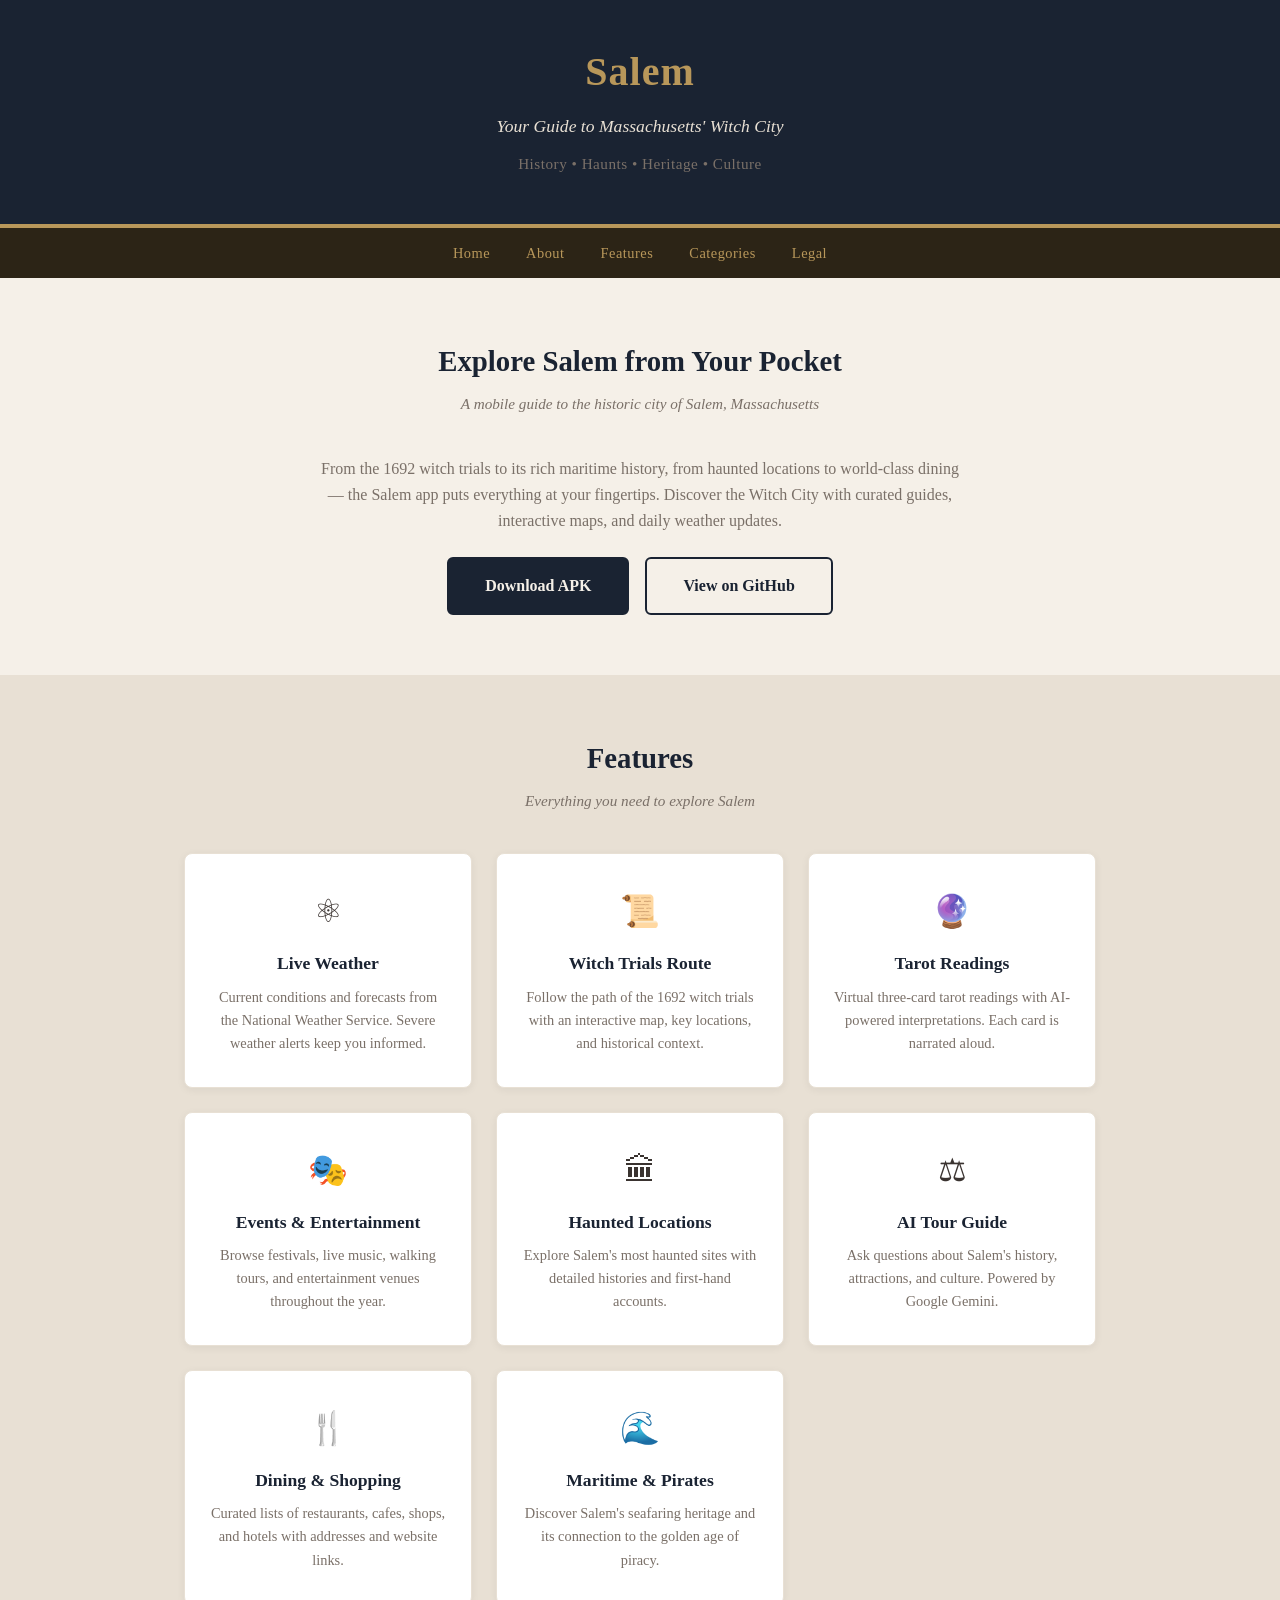
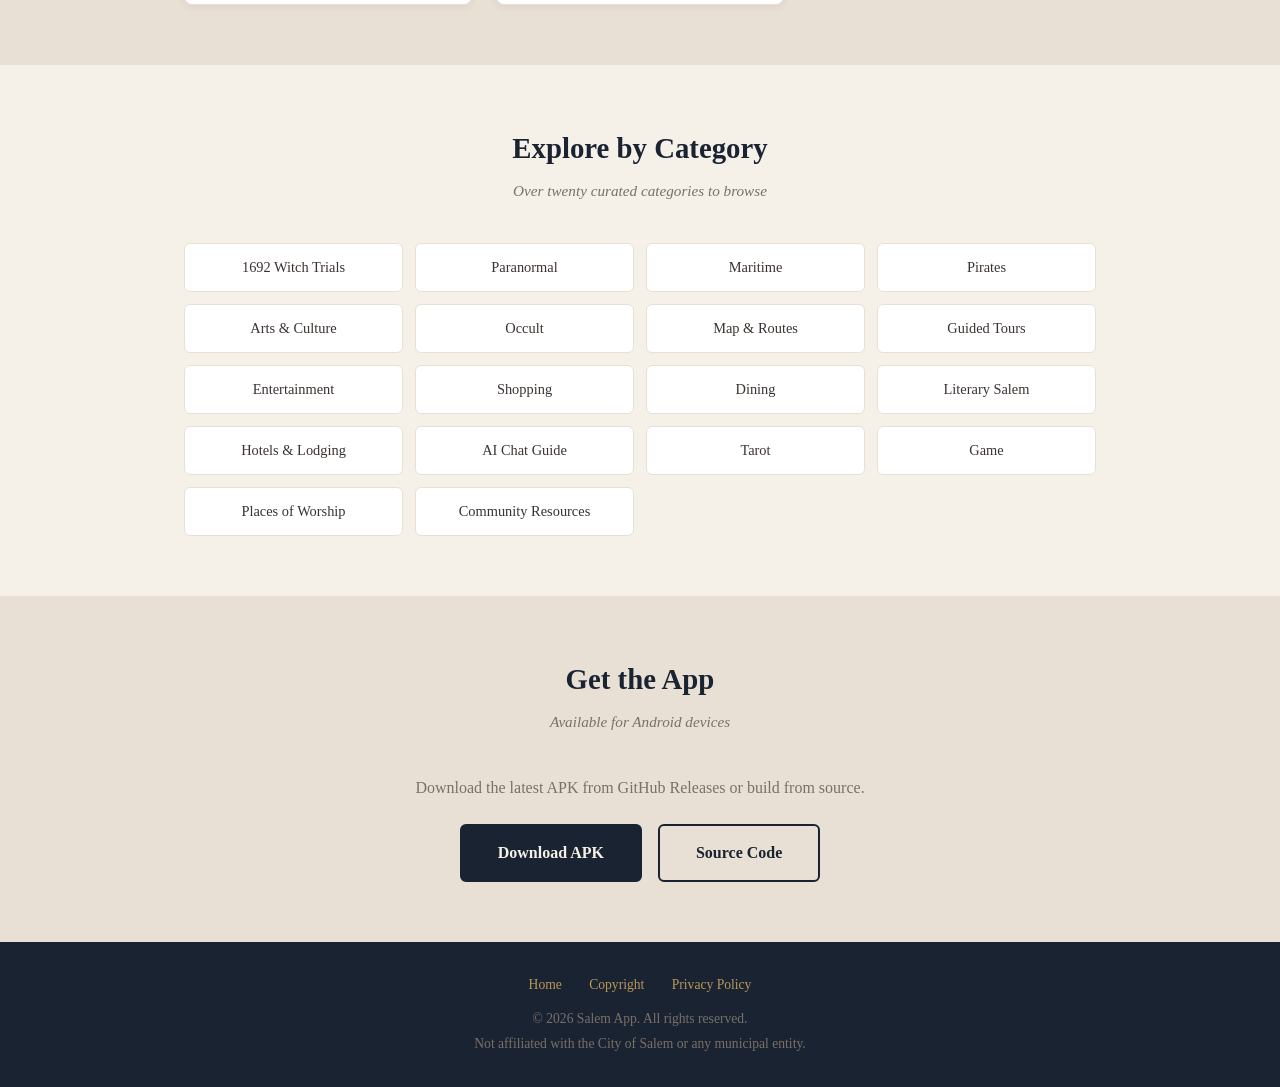
==== index.html @ 4abef543 "Initial commit — Salem app website" ====
<!DOCTYPE html>
<html lang="en">
<head>
    <meta charset="UTF-8">
    <meta name="viewport" content="width=device-width, initial-scale=1.0">
    <title>Salem — Explore Massachusetts' Witch City</title>
    <meta name="description" content="Your guide to Salem, Massachusetts — historic sites, haunted locations, maritime heritage, dining, shopping, and events.">
    <link rel="stylesheet" href="css/style.css">
</head>
<body>

<header>
    <div class="container">
        <h1>Salem</h1>
        <p class="subtitle">Your Guide to Massachusetts' Witch City</p>
        <p class="tagline">History &bull; Haunts &bull; Heritage &bull; Culture</p>
    </div>
</header>

<nav>
    <a href="index.html">Home</a>
    <a href="#about">About</a>
    <a href="#features">Features</a>
    <a href="#categories">Categories</a>
    <a href="copyright.html">Legal</a>
</nav>

<section id="about">
    <div class="container">
        <h2 class="section-title">Explore Salem from Your Pocket</h2>
        <p class="section-subtitle">A mobile guide to the historic city of Salem, Massachusetts</p>
        <p style="text-align:center; max-width:640px; margin:0 auto; font-size:1rem; color:var(--text-light);">
            From the 1692 witch trials to its rich maritime history, from haunted locations to world-class dining &mdash;
            the Salem app puts everything at your fingertips. Discover the Witch City with curated guides,
            interactive maps, and daily weather updates.
        </p>
        <div class="download-buttons">
            <a href="#" class="btn btn-primary" onclick="alert('APK available via GitHub Releases. Contact the developer for access.'); return false;">Download APK</a>
            <a href="https://github.com/nx-mod/salem" class="btn btn-secondary" target="_blank" rel="noopener">View on GitHub</a>
        </div>
    </div>
</section>

<section id="features">
    <div class="container">
        <h2 class="section-title">Features</h2>
        <p class="section-subtitle">Everything you need to explore Salem</p>
        <div class="feature-grid">

            <div class="feature-card">
                <div class="icon">&#9883;</div>
                <h3>Live Weather</h3>
                <p>Current conditions and forecasts from the National Weather Service. Severe weather alerts keep you informed.</p>
            </div>

            <div class="feature-card">
                <div class="icon">&#128220;</div>
                <h3>Witch Trials Route</h3>
                <p>Follow the path of the 1692 witch trials with an interactive map, key locations, and historical context.</p>
            </div>

            <div class="feature-card">
                <div class="icon">&#128302;</div>
                <h3>Tarot Readings</h3>
                <p>Virtual three-card tarot readings with AI-powered interpretations. Each card is narrated aloud.</p>
            </div>

            <div class="feature-card">
                <div class="icon">&#127917;</div>
                <h3>Events &amp; Entertainment</h3>
                <p>Browse festivals, live music, walking tours, and entertainment venues throughout the year.</p>
            </div>

            <div class="feature-card">
                <div class="icon">&#127963;</div>
                <h3>Haunted Locations</h3>
                <p>Explore Salem's most haunted sites with detailed histories and first-hand accounts.</p>
            </div>

            <div class="feature-card">
                <div class="icon">&#9878;</div>
                <h3>AI Tour Guide</h3>
                <p>Ask questions about Salem's history, attractions, and culture. Powered by Google Gemini.</p>
            </div>

            <div class="feature-card">
                <div class="icon">&#127860;</div>
                <h3>Dining &amp; Shopping</h3>
                <p>Curated lists of restaurants, cafes, shops, and hotels with addresses and website links.</p>
            </div>

            <div class="feature-card">
                <div class="icon">&#127754;</div>
                <h3>Maritime &amp; Pirates</h3>
                <p>Discover Salem's seafaring heritage and its connection to the golden age of piracy.</p>
            </div>

        </div>
    </div>
</section>

<section id="categories">
    <div class="container">
        <h2 class="section-title">Explore by Category</h2>
        <p class="section-subtitle">Over twenty curated categories to browse</p>
        <ul class="category-list">
            <li>1692 Witch Trials</li>
            <li>Paranormal</li>
            <li>Maritime</li>
            <li>Pirates</li>
            <li>Arts &amp; Culture</li>
            <li>Occult</li>
            <li>Map &amp; Routes</li>
            <li>Guided Tours</li>
            <li>Entertainment</li>
            <li>Shopping</li>
            <li>Dining</li>
            <li>Literary Salem</li>
            <li>Hotels &amp; Lodging</li>
            <li>AI Chat Guide</li>
            <li>Tarot</li>
            <li>Game</li>
            <li>Places of Worship</li>
            <li>Community Resources</li>
        </ul>
    </div>
</section>

<section>
    <div class="container" style="text-align:center;">
        <h2 class="section-title">Get the App</h2>
        <p class="section-subtitle">Available for Android devices</p>
        <p style="color:var(--text-light); margin-bottom:16px;">
            Download the latest APK from GitHub Releases or build from source.
        </p>
        <div class="download-buttons">
            <a href="https://github.com/nx-mod/salem/releases" class="btn btn-primary" target="_blank" rel="noopener">Download APK</a>
            <a href="https://github.com/nx-mod/salem" class="btn btn-secondary" target="_blank" rel="noopener">Source Code</a>
        </div>
    </div>
</section>

<footer>
    <div class="container">
        <div class="links">
            <a href="index.html">Home</a>
            <a href="copyright.html">Copyright</a>
            <a href="privacy.html">Privacy Policy</a>
        </div>
        <p>&copy; 2026 Salem App. All rights reserved.</p>
        <p style="margin-top:4px;">Not affiliated with the City of Salem or any municipal entity.</p>
    </div>
</footer>

</body>
</html>
---- css/style.css ----
*, *::before, *::after { box-sizing: border-box; margin: 0; padding: 0; }

:root {
    --navy: #1a2332;
    --gold: #b8975a;
    --cream: #f5f0e8;
    --warm-gray: #e8e0d4;
    --dark: #2c2416;
    --text: #3a3330;
    --text-light: #7a7068;
    --white: #ffffff;
}

html { scroll-behavior: smooth; }

body {
    font-family: Georgia, 'Times New Roman', Times, serif;
    color: var(--text);
    background: var(--cream);
    line-height: 1.6;
}

.container {
    max-width: 960px;
    margin: 0 auto;
    padding: 0 24px;
}

/* Header */
header {
    background: var(--navy);
    color: var(--cream);
    padding: 40px 0 48px;
    text-align: center;
    border-bottom: 4px solid var(--gold);
}

header h1 {
    font-size: 2.5rem;
    font-weight: 700;
    letter-spacing: 1px;
    color: var(--gold);
    margin-bottom: 8px;
}

header .subtitle {
    font-size: 1.1rem;
    color: var(--warm-gray);
    font-style: italic;
}

header .tagline {
    margin-top: 12px;
    font-size: 0.95rem;
    color: var(--text-light);
    letter-spacing: 0.5px;
}

/* Navigation */
nav {
    background: var(--dark);
    text-align: center;
    padding: 12px 0;
}

nav a {
    color: var(--gold);
    text-decoration: none;
    margin: 0 16px;
    font-size: 0.9rem;
    letter-spacing: 0.5px;
    transition: color 0.2s;
}

nav a:hover { color: var(--cream); }

/* Sections */
section { padding: 60px 0; }

section:nth-child(even) { background: var(--warm-gray); }

.section-title {
    font-size: 1.8rem;
    color: var(--navy);
    margin-bottom: 8px;
    text-align: center;
}

.section-subtitle {
    text-align: center;
    color: var(--text-light);
    font-style: italic;
    margin-bottom: 40px;
    font-size: 0.95rem;
}

/* Feature grid */
.feature-grid {
    display: grid;
    grid-template-columns: repeat(auto-fit, minmax(260px, 1fr));
    gap: 24px;
}

.feature-card {
    background: var(--white);
    padding: 32px 24px;
    border-radius: 8px;
    text-align: center;
    box-shadow: 0 2px 8px rgba(0,0,0,0.06);
    border: 1px solid var(--warm-gray);
}

.feature-card .icon { font-size: 2rem; margin-bottom: 12px; }

.feature-card h3 {
    font-size: 1.1rem;
    color: var(--navy);
    margin-bottom: 8px;
}

.feature-card p {
    font-size: 0.9rem;
    color: var(--text-light);
}

/* Category list */
.category-list {
    display: grid;
    grid-template-columns: repeat(auto-fit, minmax(180px, 1fr));
    gap: 12px;
    list-style: none;
}

.category-list li {
    background: var(--white);
    padding: 12px 16px;
    border-radius: 6px;
    text-align: center;
    font-size: 0.9rem;
    border: 1px solid var(--warm-gray);
    color: var(--text);
}

/* Download */
.download-buttons {
    display: flex;
    gap: 16px;
    justify-content: center;
    flex-wrap: wrap;
    margin-top: 24px;
}

.btn {
    display: inline-block;
    padding: 14px 36px;
    border-radius: 6px;
    text-decoration: none;
    font-size: 1rem;
    font-weight: 600;
    transition: all 0.2s;
    font-family: inherit;
}

.btn-primary {
    background: var(--navy);
    color: var(--cream);
    border: 2px solid var(--navy);
}

.btn-primary:hover {
    background: #243042;
    color: var(--gold);
}

.btn-secondary {
    background: transparent;
    color: var(--navy);
    border: 2px solid var(--navy);
}

.btn-secondary:hover {
    background: var(--navy);
    color: var(--cream);
}

/* Footer */
footer {
    background: var(--navy);
    color: var(--text-light);
    text-align: center;
    padding: 32px 0;
    font-size: 0.85rem;
}

footer a {
    color: var(--gold);
    text-decoration: none;
}

footer a:hover { text-decoration: underline; }

footer .links { margin-bottom: 12px; }

footer .links a { margin: 0 12px; }

/* Legal pages */
.legal-content {
    max-width: 720px;
    margin: 40px auto;
    padding: 0 24px 60px;
}

.legal-content h1 {
    font-size: 2rem;
    color: var(--navy);
    margin-bottom: 24px;
    text-align: center;
}

.legal-content h2 {
    font-size: 1.3rem;
    color: var(--navy);
    margin: 32px 0 12px;
}

.legal-content p {
    margin-bottom: 16px;
    font-size: 0.95rem;
}

.legal-content ul {
    margin: 8px 0 16px 24px;
    font-size: 0.95rem;
}

.legal-content li { margin-bottom: 6px; }

/* Responsive */
@media (max-width: 600px) {
    header h1 { font-size: 1.8rem; }
    nav a { margin: 0 10px; font-size: 0.8rem; }
    section { padding: 40px 0; }
    .section-title { font-size: 1.4rem; }
}
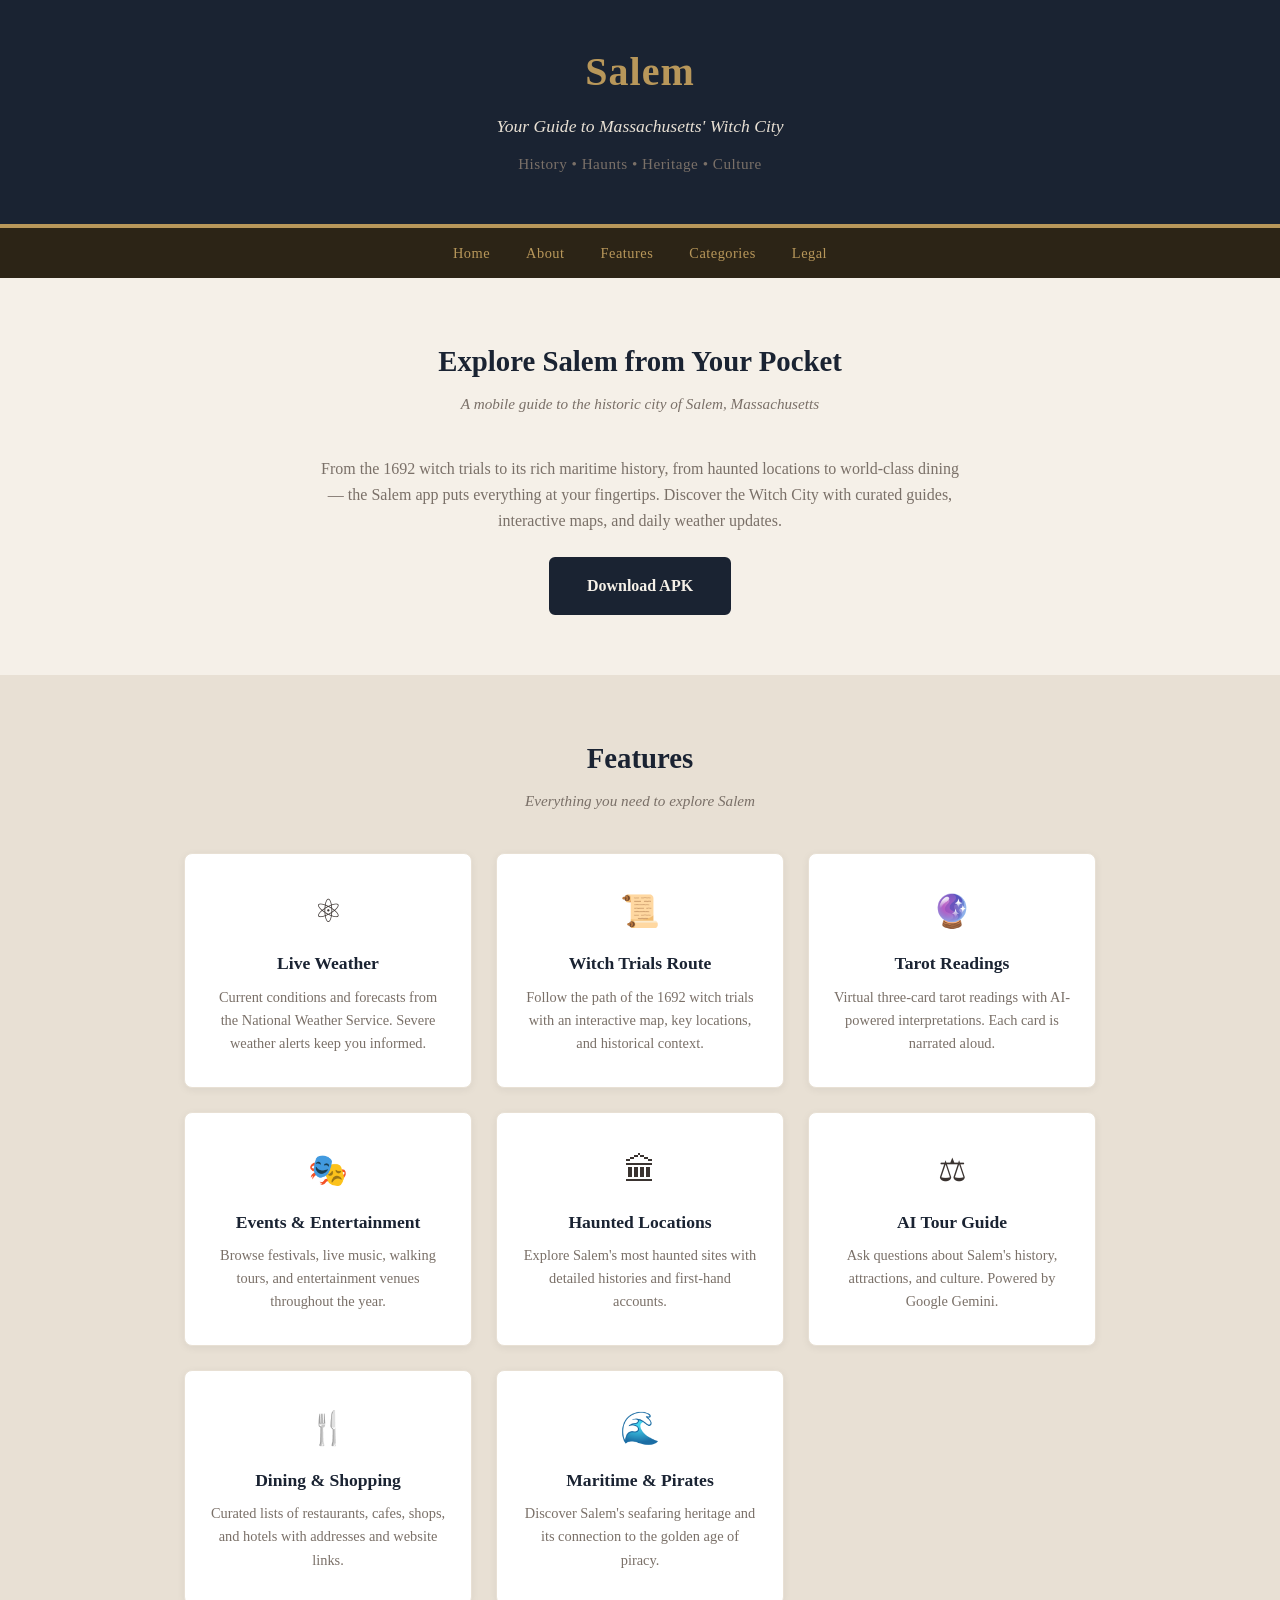
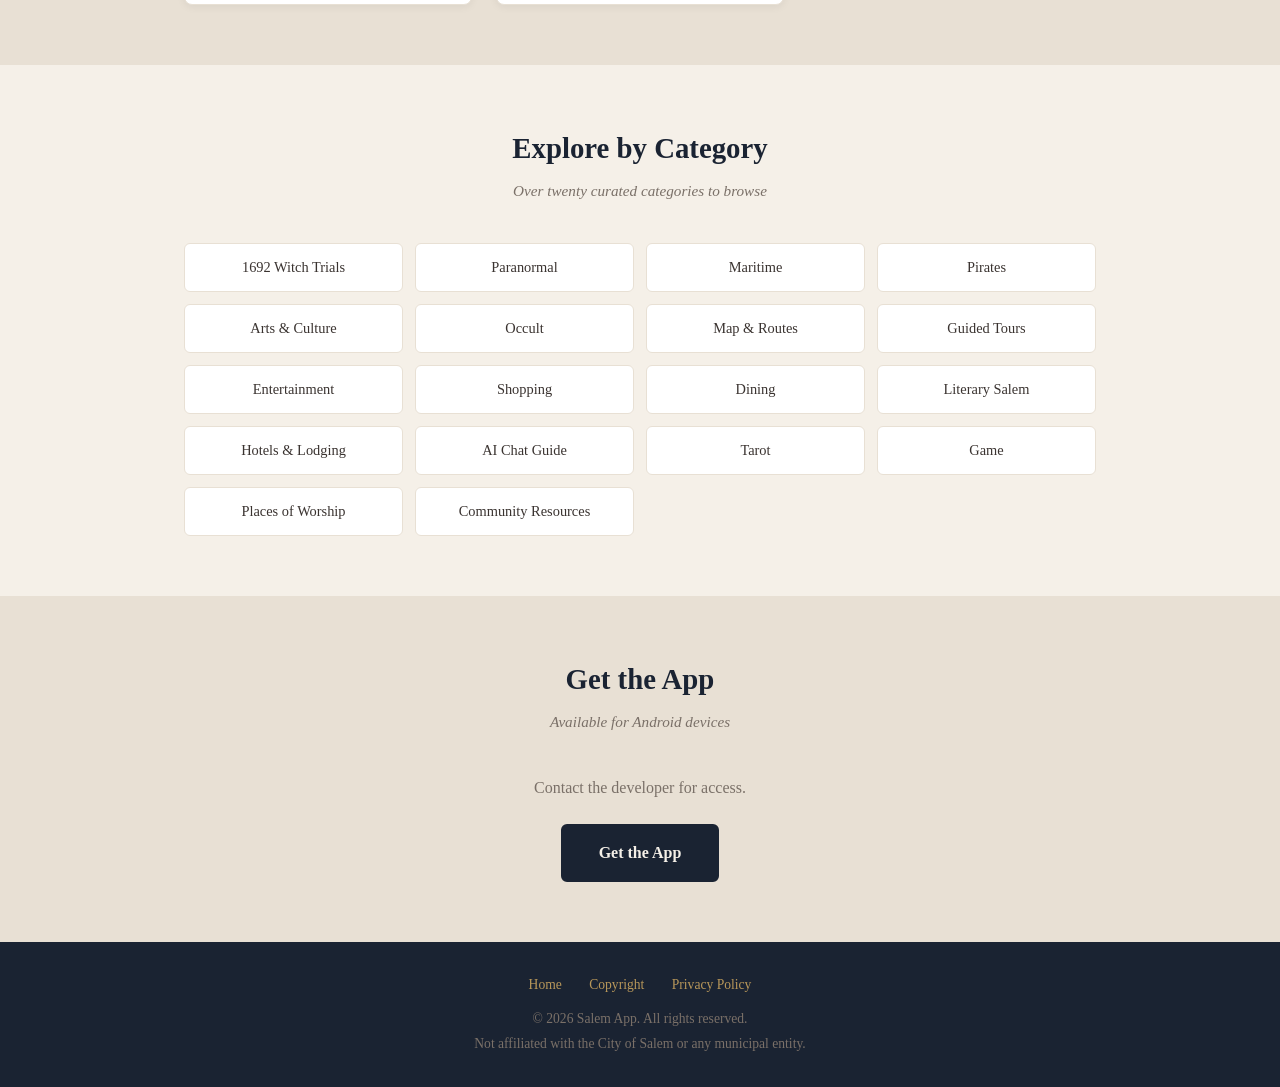
==== commit a6b77fc6: "Remove GitHub/source code references from site" ====
--- a/index.html
+++ b/index.html
@@ -35,8 +35,7 @@
             interactive maps, and daily weather updates.
         </p>
         <div class="download-buttons">
-            <a href="#" class="btn btn-primary" onclick="alert('APK available via GitHub Releases. Contact the developer for access.'); return false;">Download APK</a>
-            <a href="https://github.com/nx-mod/salem" class="btn btn-secondary" target="_blank" rel="noopener">View on GitHub</a>
+            <a href="#" class="btn btn-primary" onclick="alert('Contact the developer for access.'); return false;">Download APK</a>
         </div>
     </div>
 </section>
@@ -131,11 +130,10 @@
         <h2 class="section-title">Get the App</h2>
         <p class="section-subtitle">Available for Android devices</p>
         <p style="color:var(--text-light); margin-bottom:16px;">
-            Download the latest APK from GitHub Releases or build from source.
+            Contact the developer for access.
         </p>
         <div class="download-buttons">
-            <a href="https://github.com/nx-mod/salem/releases" class="btn btn-primary" target="_blank" rel="noopener">Download APK</a>
-            <a href="https://github.com/nx-mod/salem" class="btn btn-secondary" target="_blank" rel="noopener">Source Code</a>
+            <a href="#" class="btn btn-primary" onclick="alert('Contact the developer for access.'); return false;">Get the App</a>
         </div>
     </div>
 </section>
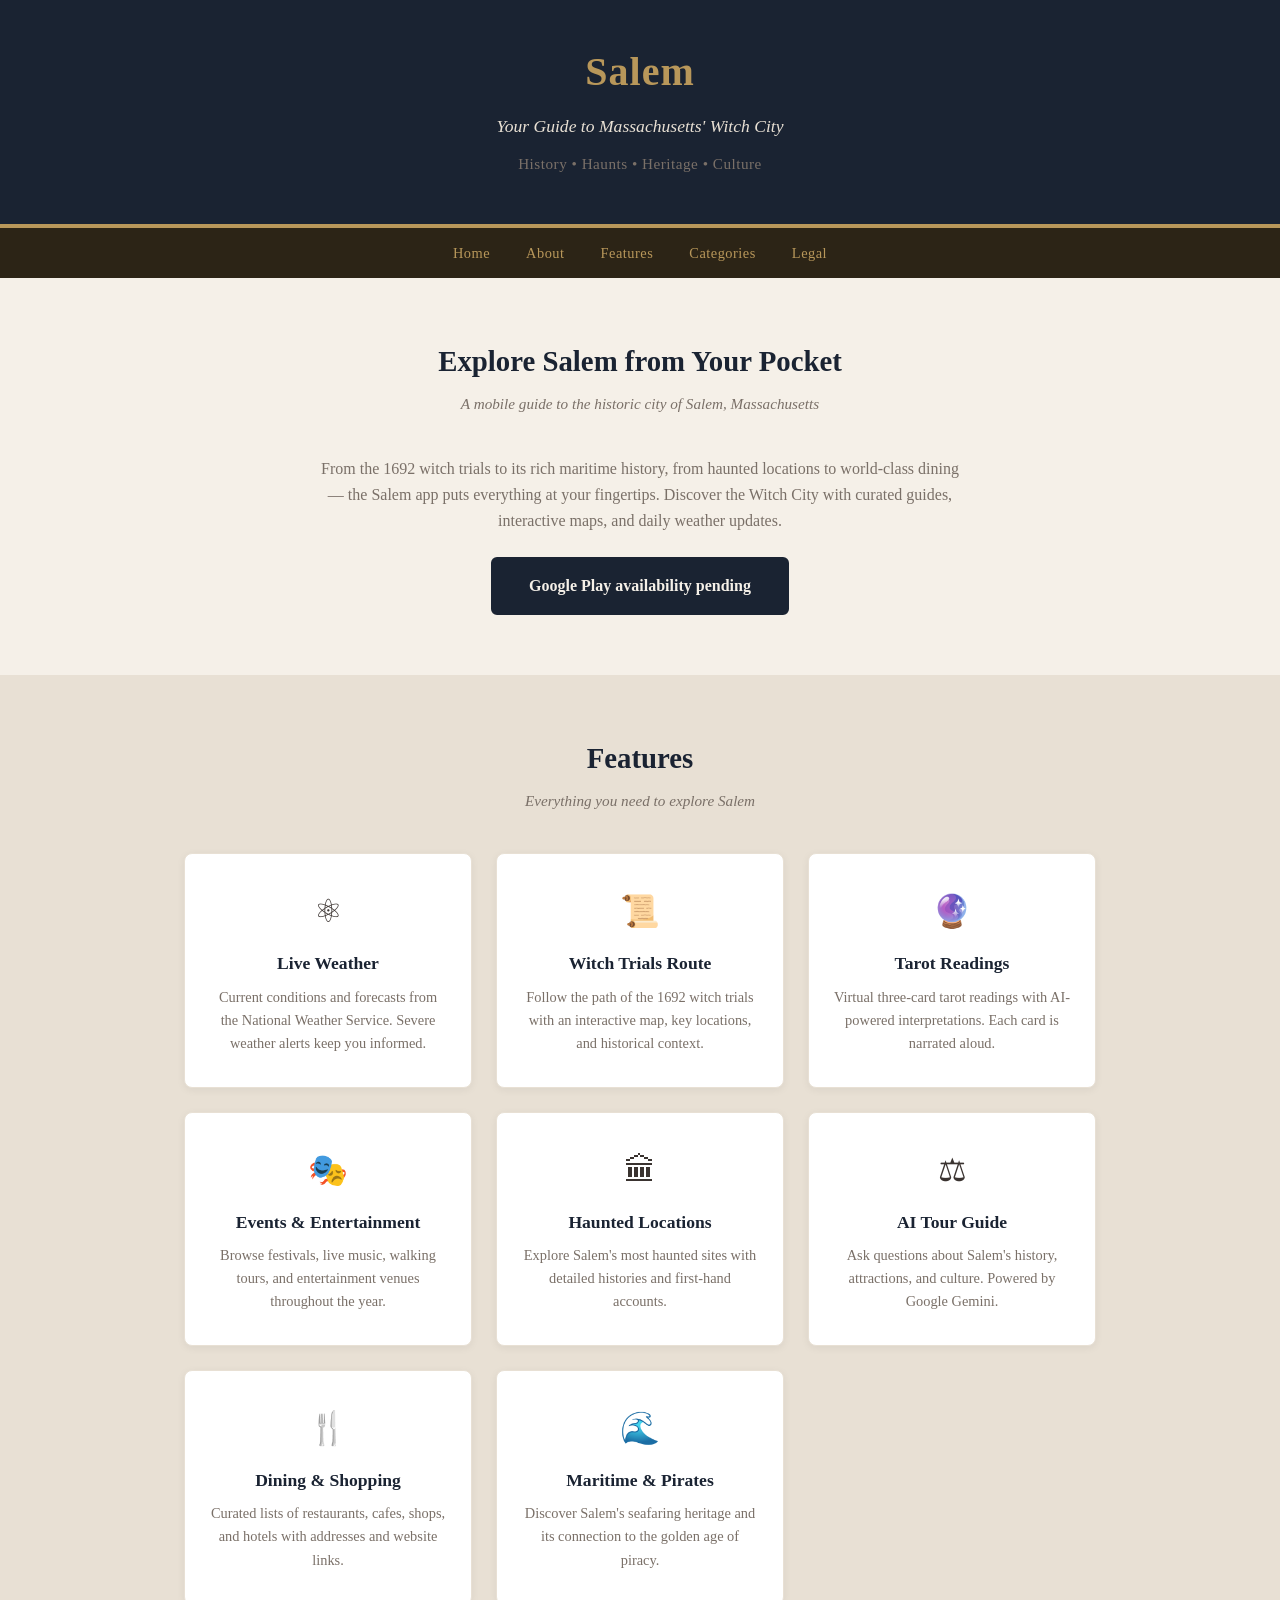
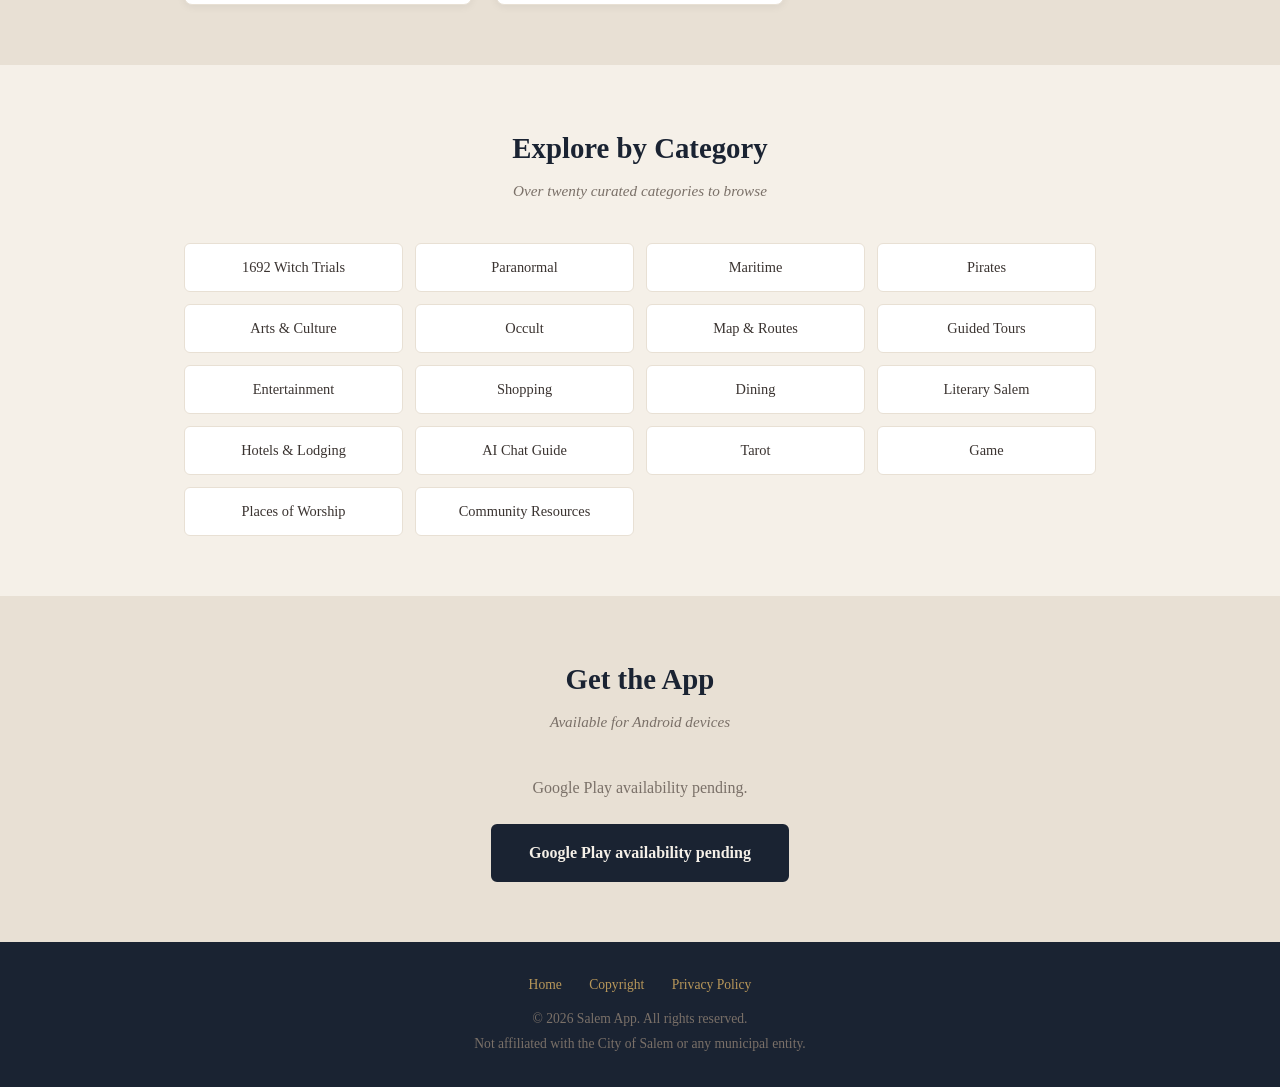
==== commit 6f1ca704: "Button says Google Play availability pending" ====
--- a/index.html
+++ b/index.html
@@ -35,7 +35,7 @@
             interactive maps, and daily weather updates.
         </p>
         <div class="download-buttons">
-            <a href="#" class="btn btn-primary" onclick="alert('Contact the developer for access.'); return false;">Download APK</a>
+            <a href="#" class="btn btn-primary" onclick="alert('Google Play availability pending.'); return false;">Google Play availability pending</a>
         </div>
     </div>
 </section>
@@ -130,10 +130,10 @@
         <h2 class="section-title">Get the App</h2>
         <p class="section-subtitle">Available for Android devices</p>
         <p style="color:var(--text-light); margin-bottom:16px;">
-            Contact the developer for access.
+            Google Play availability pending.
         </p>
         <div class="download-buttons">
-            <a href="#" class="btn btn-primary" onclick="alert('Contact the developer for access.'); return false;">Get the App</a>
+            <a href="#" class="btn btn-primary" onclick="alert('Google Play availability pending.'); return false;">Google Play availability pending</a>
         </div>
     </div>
 </section>
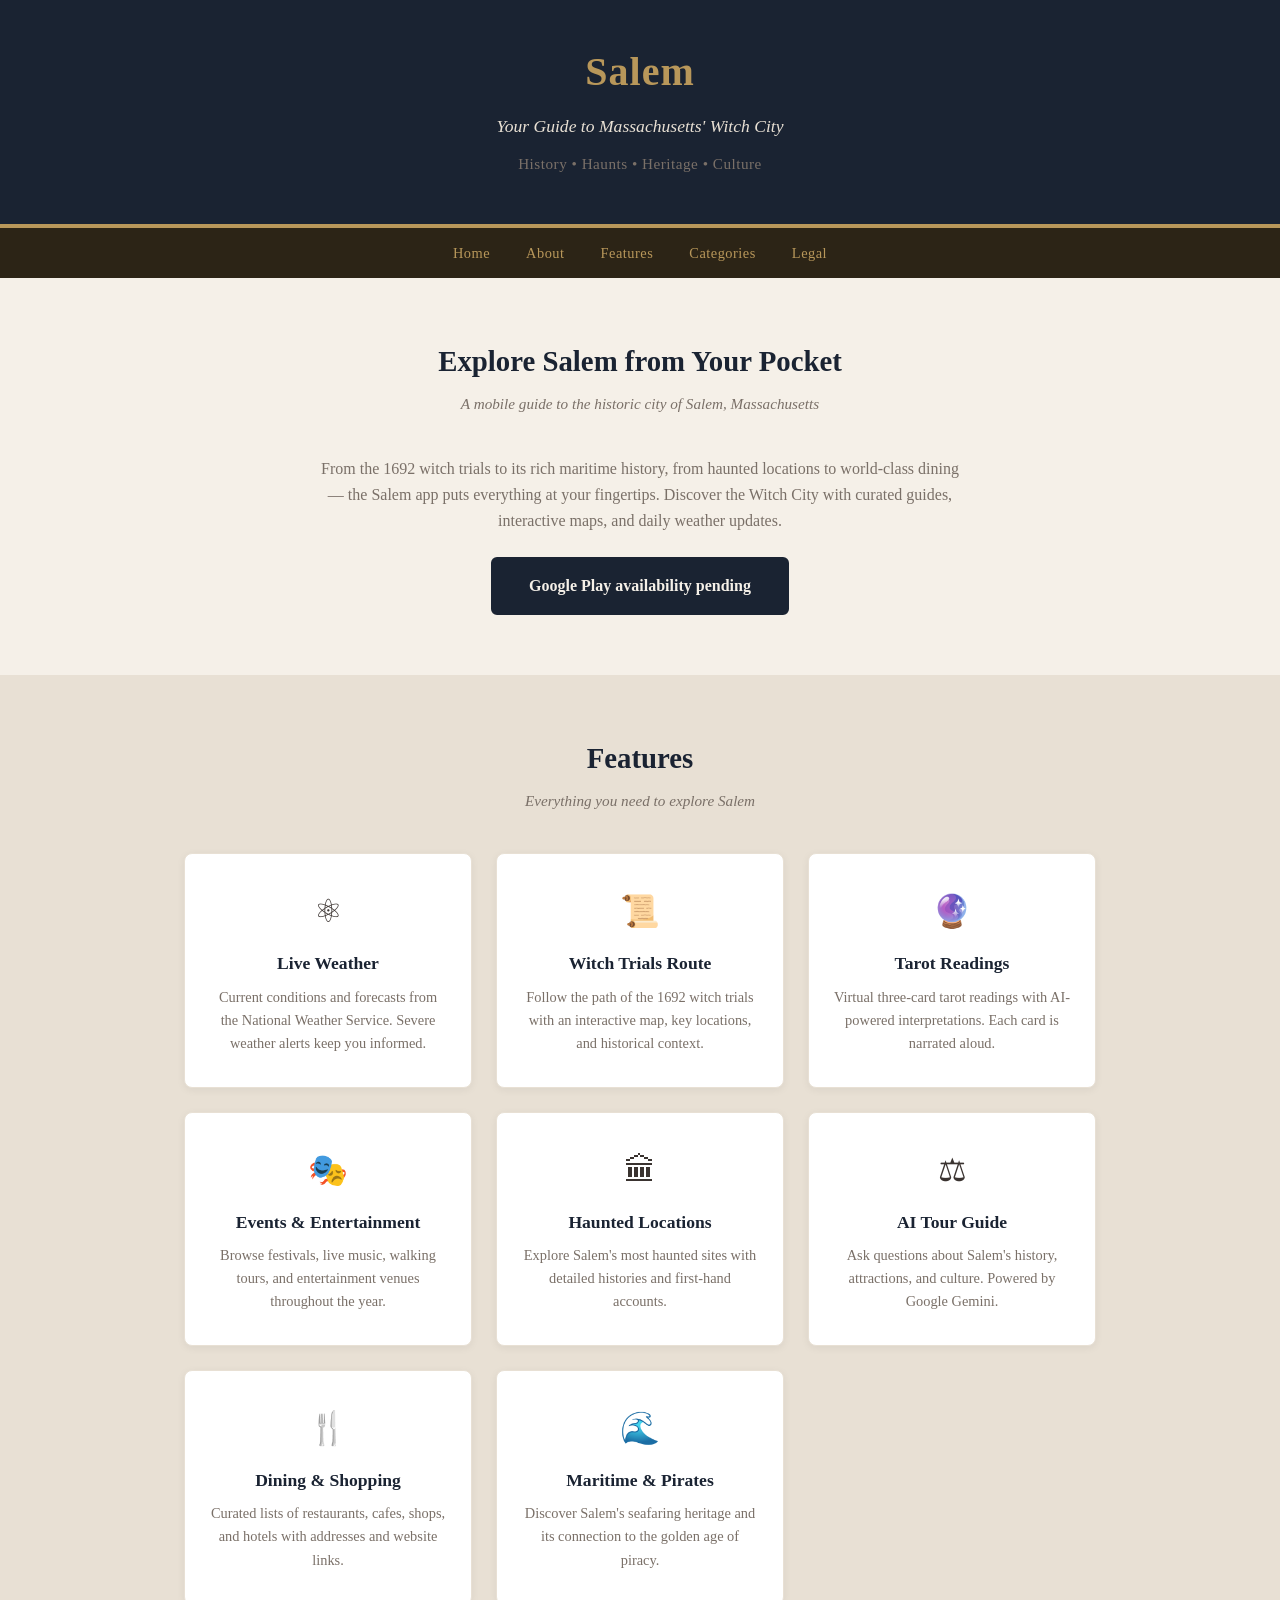
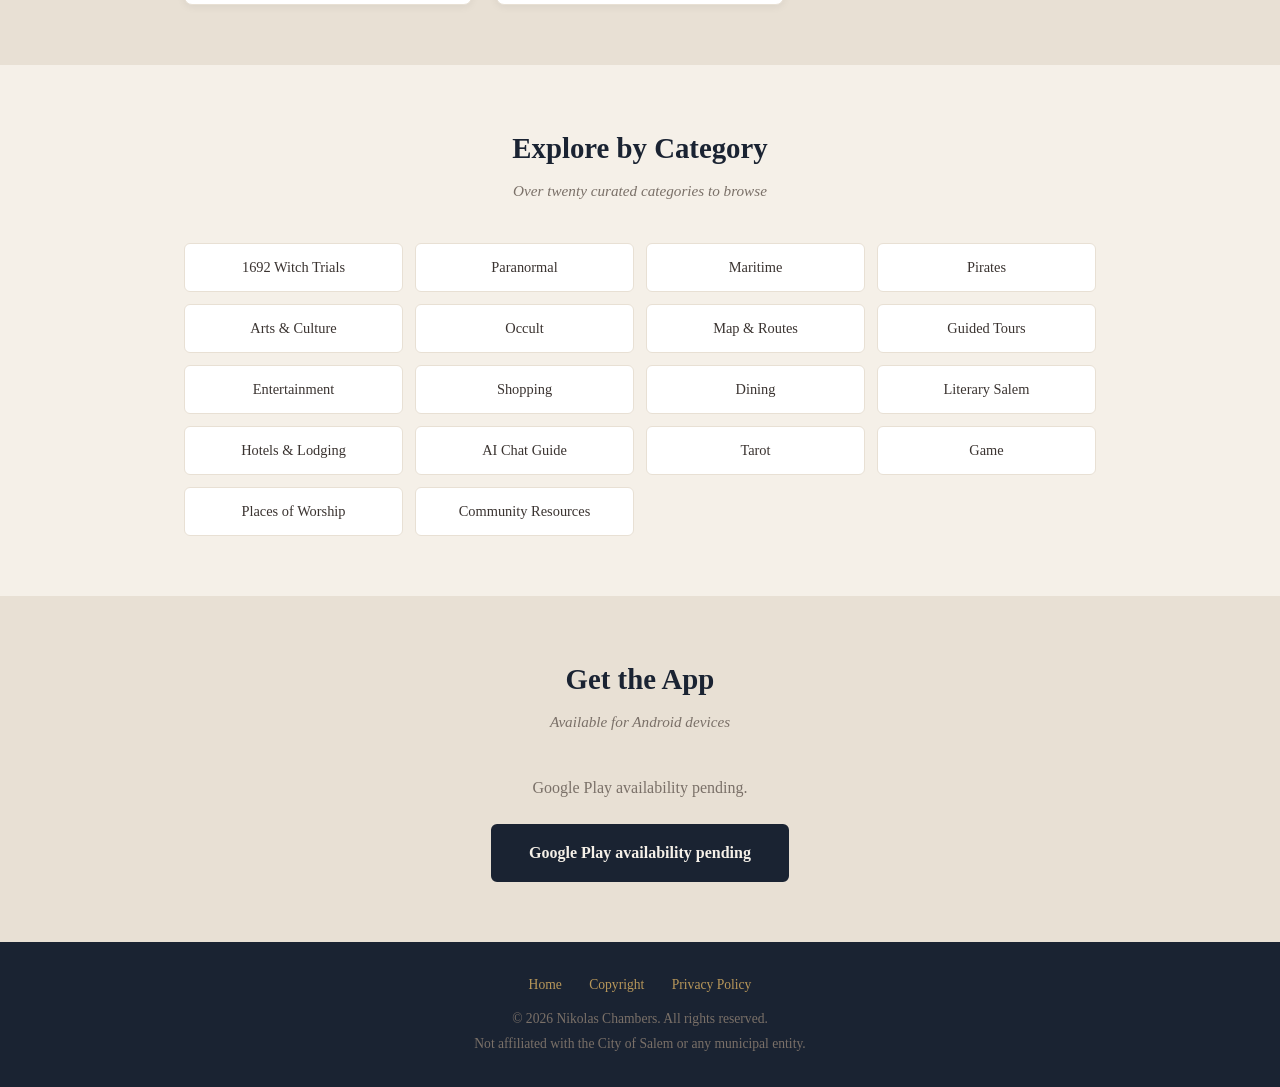
==== commit 8350da33: "Update copyright to Nikolas Chambers, fix stale nx-mod GitHub link, expand privacy policy detail" ====
--- a/index.html
+++ b/index.html
@@ -145,7 +145,7 @@
             <a href="copyright.html">Copyright</a>
             <a href="privacy.html">Privacy Policy</a>
         </div>
-        <p>&copy; 2026 Salem App. All rights reserved.</p>
+        <p>&copy; 2026 Nikolas Chambers. All rights reserved.</p>
         <p style="margin-top:4px;">Not affiliated with the City of Salem or any municipal entity.</p>
     </div>
 </footer>
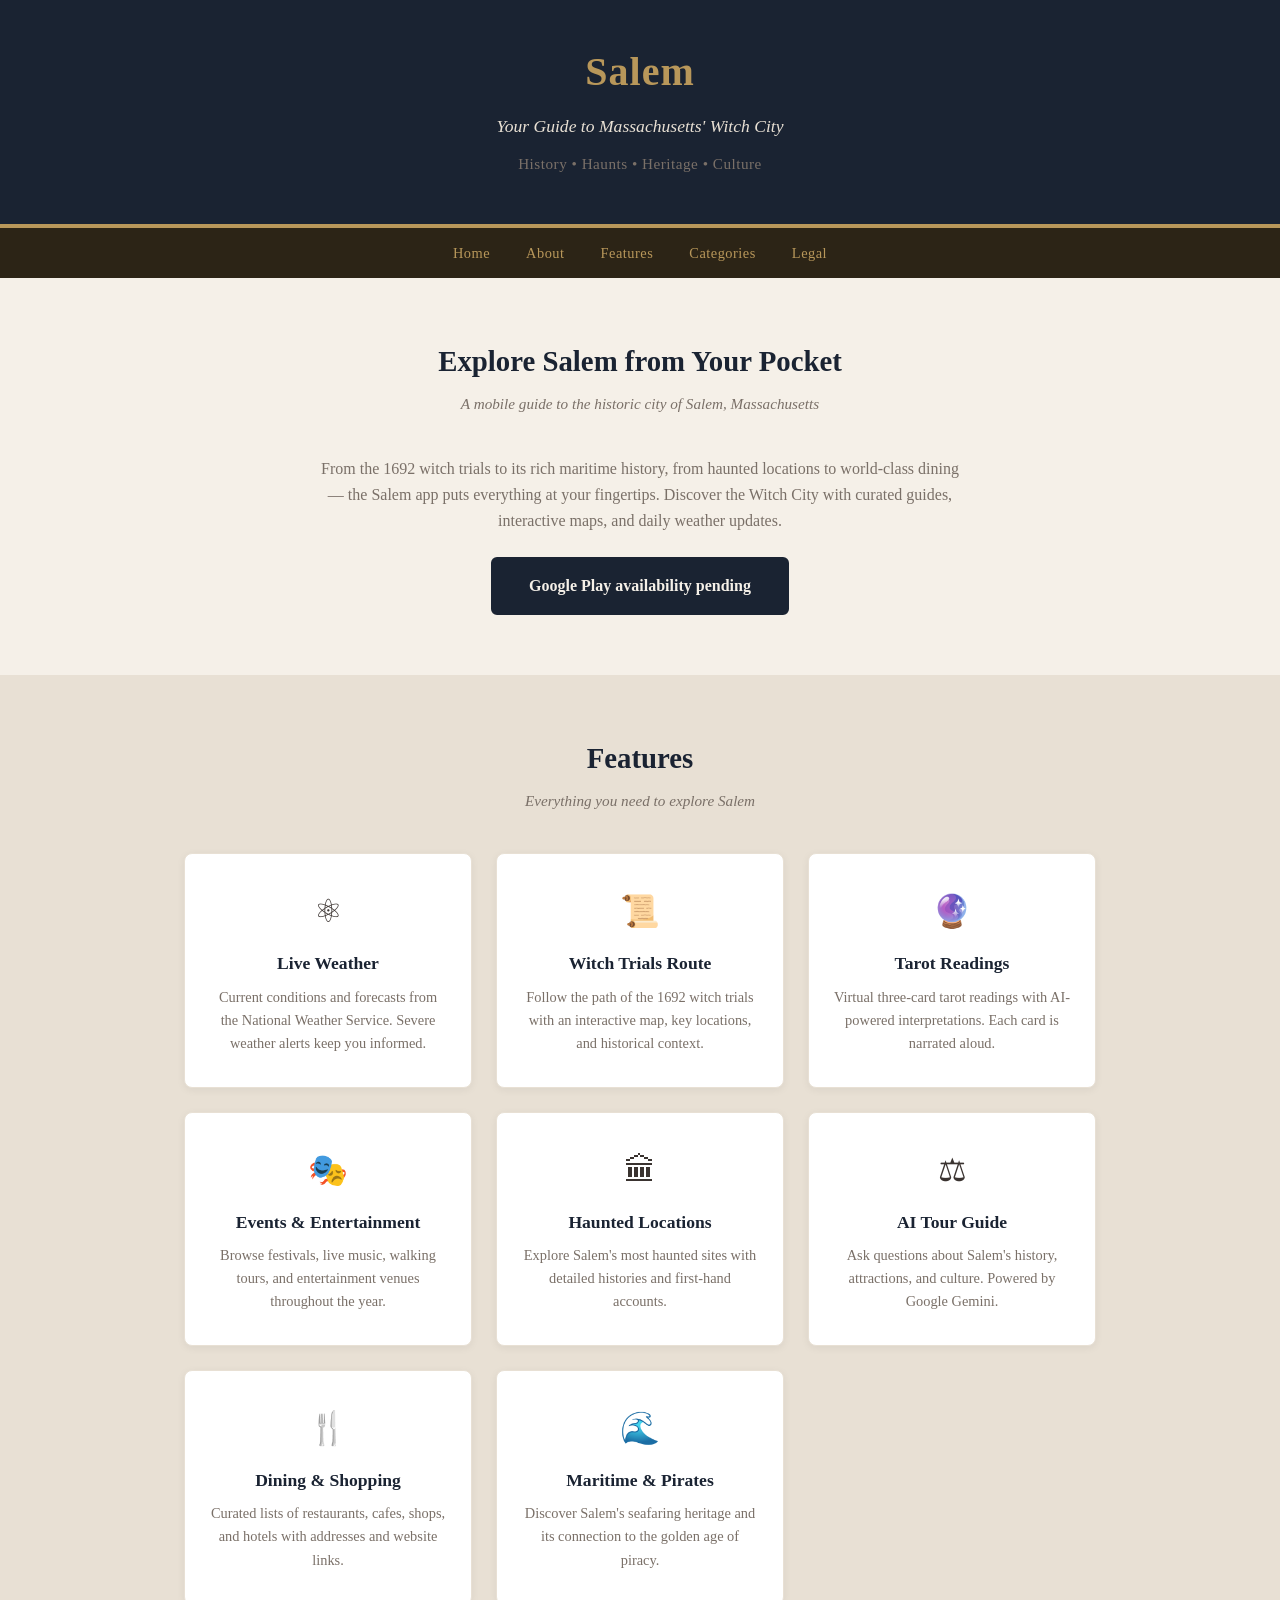
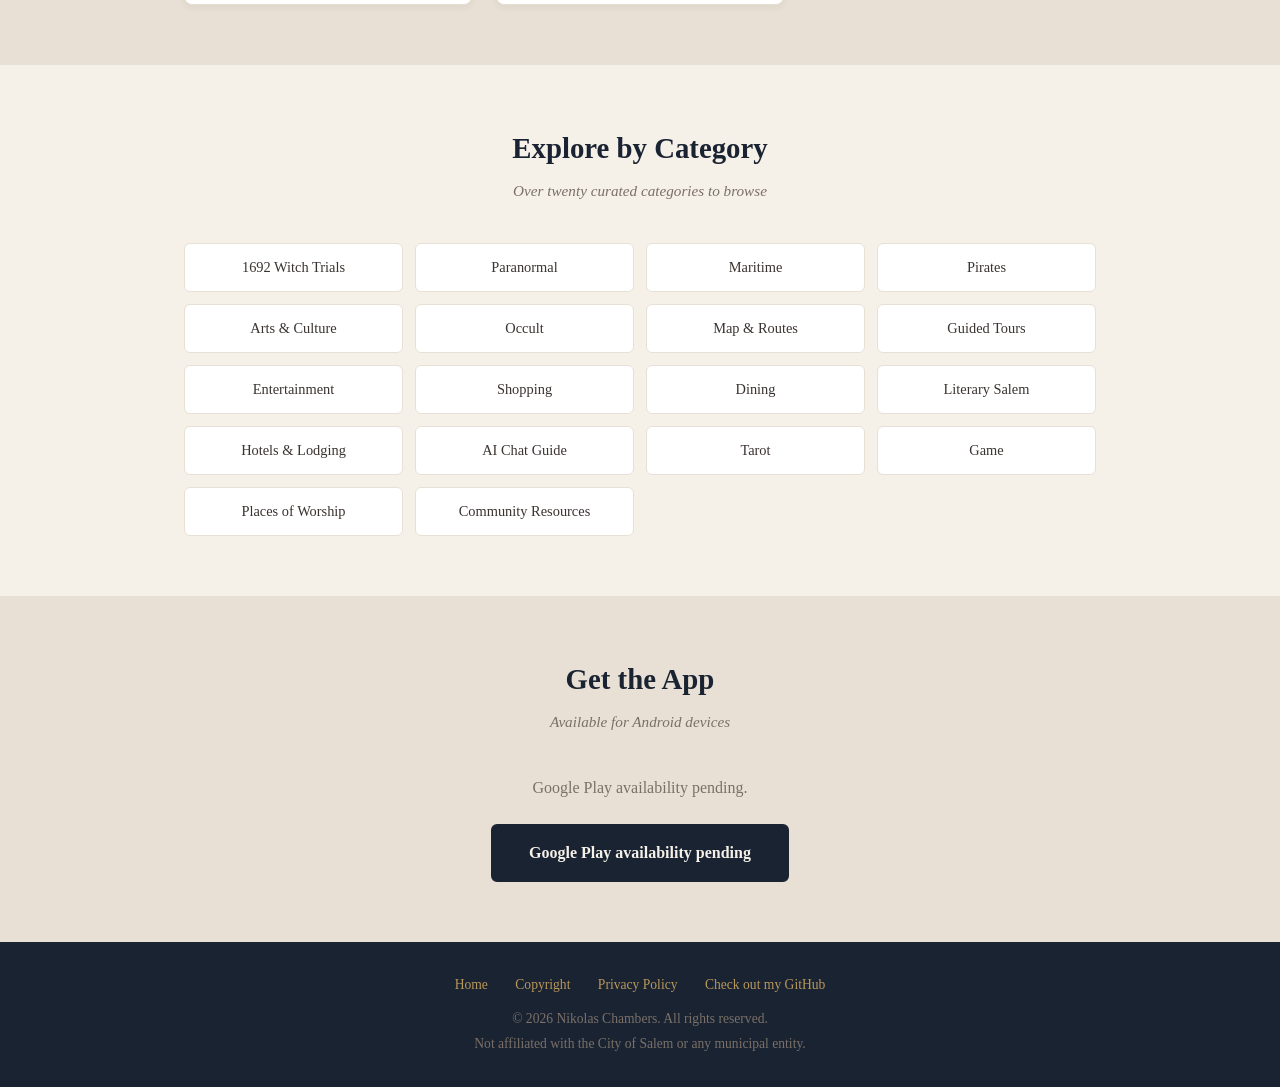
==== commit 1748d61d: "Add link to personal GitHub Pages site in footer" ====
--- a/index.html
+++ b/index.html
@@ -144,6 +144,7 @@
             <a href="index.html">Home</a>
             <a href="copyright.html">Copyright</a>
             <a href="privacy.html">Privacy Policy</a>
+            <a href="https://nikolas-chambers.github.io/nikolas-chambers-site/">Check out my GitHub</a>
         </div>
         <p>&copy; 2026 Nikolas Chambers. All rights reserved.</p>
         <p style="margin-top:4px;">Not affiliated with the City of Salem or any municipal entity.</p>
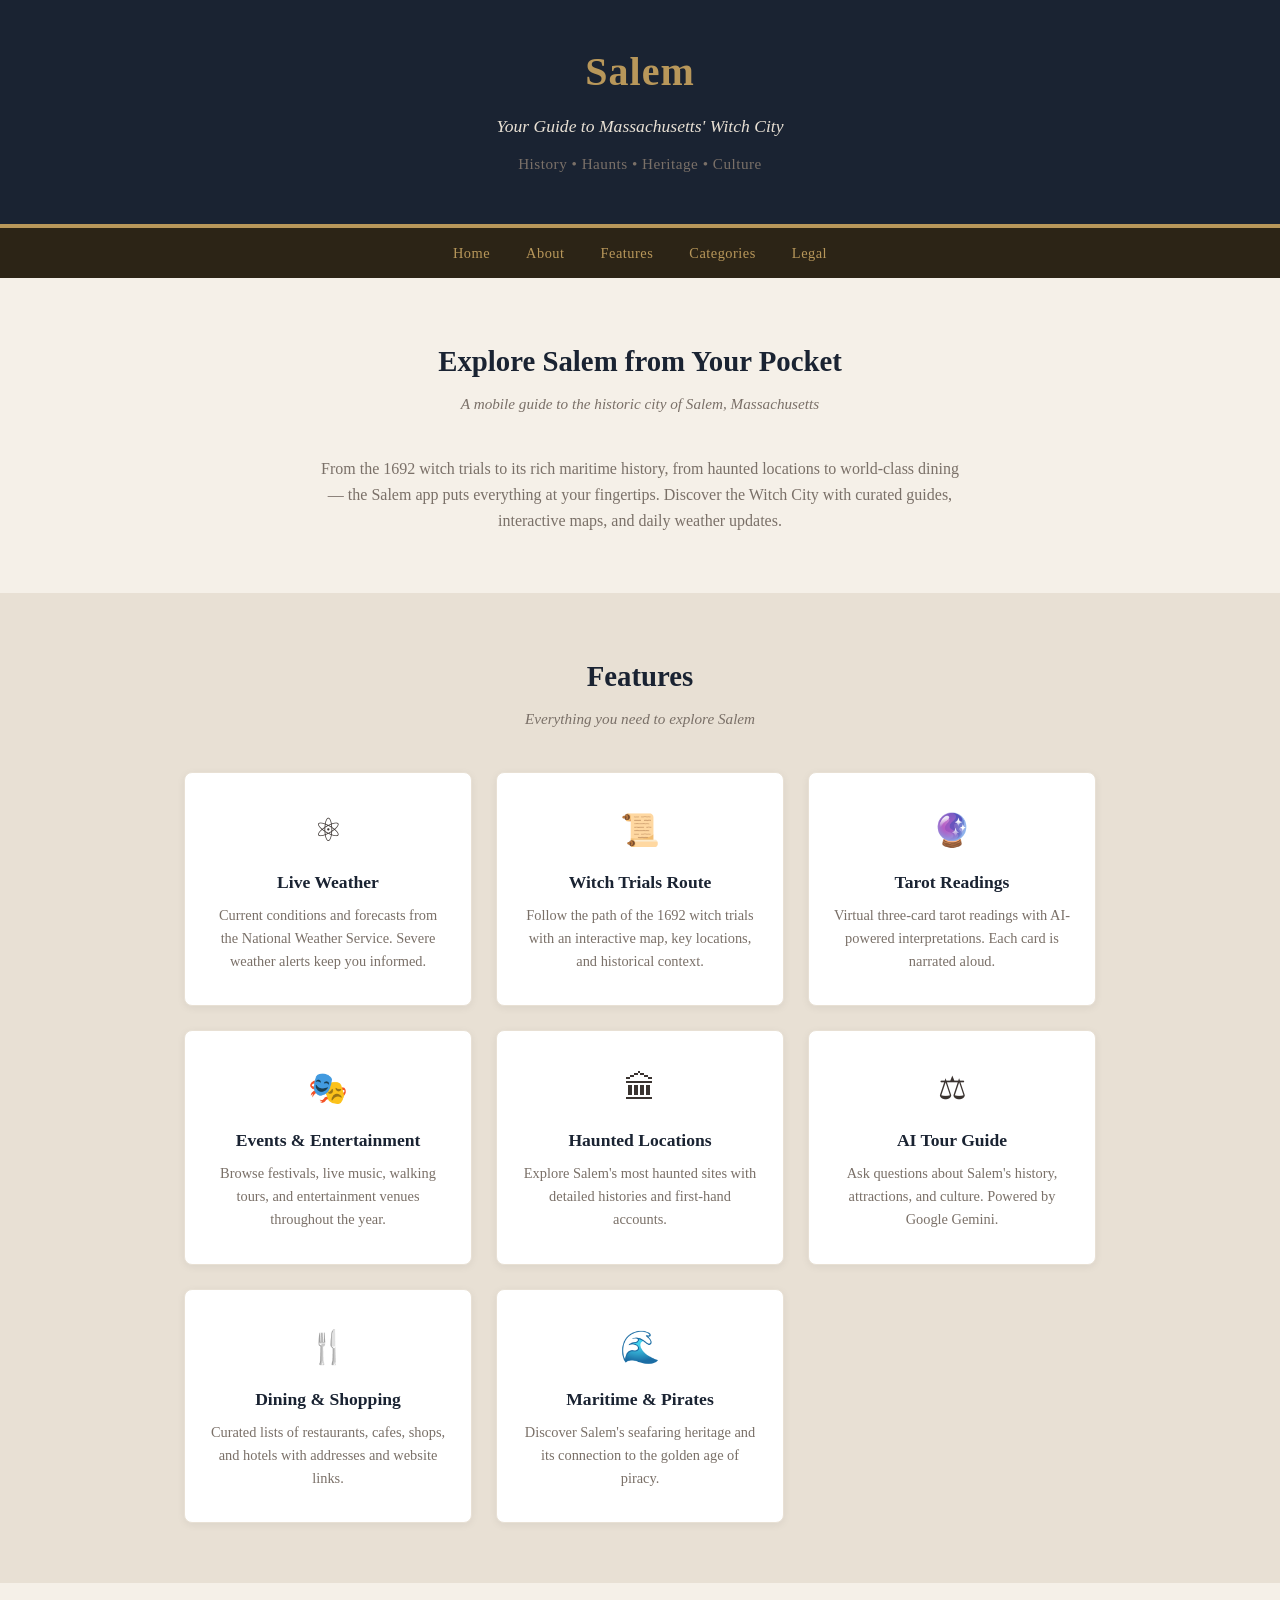
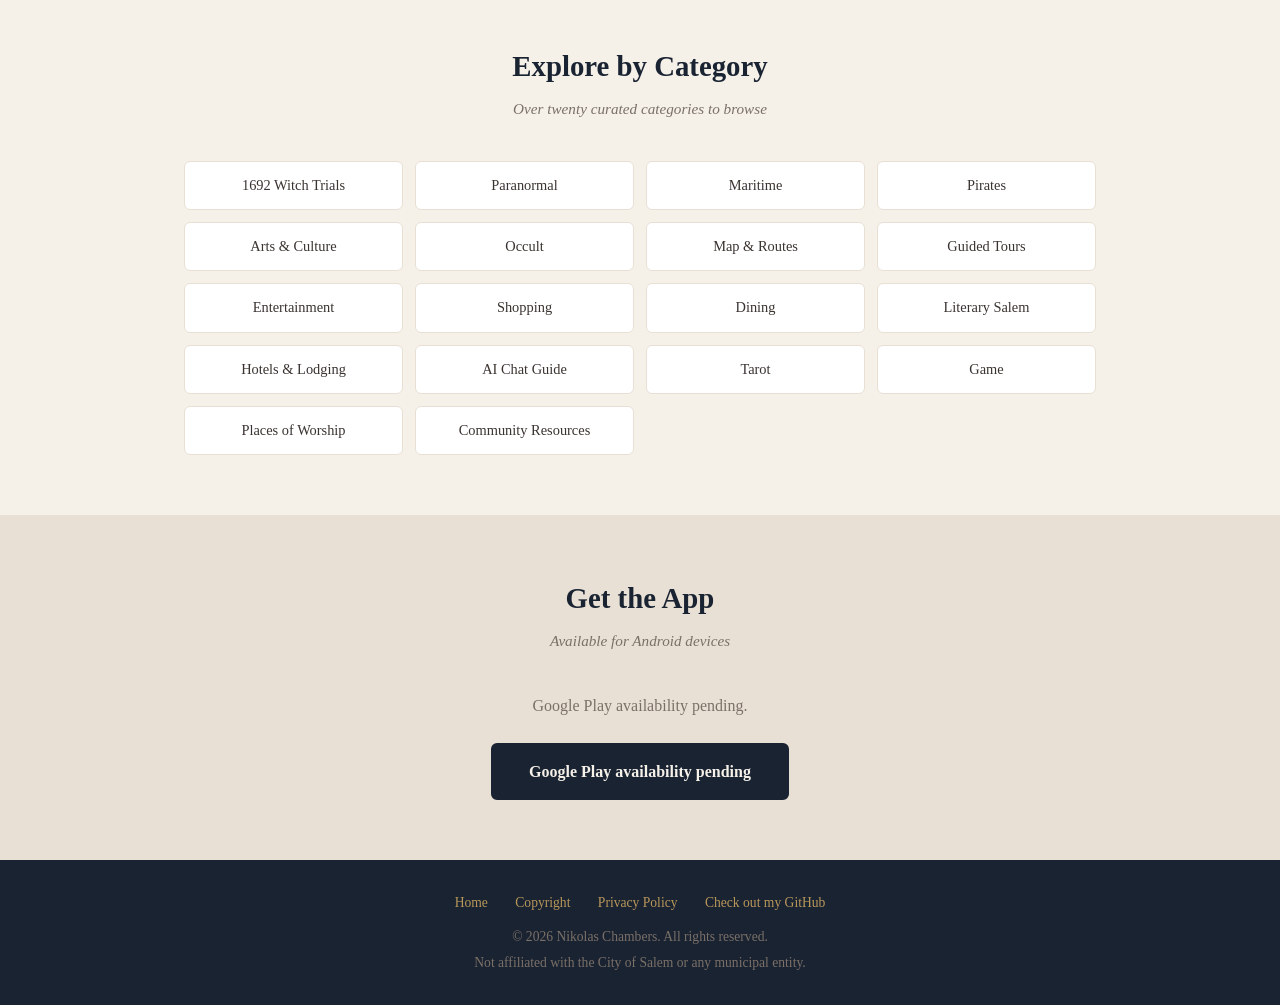
==== commit 153327c1: "Remove duplicate Google Play pending button from About section" ====
--- a/index.html
+++ b/index.html
@@ -34,9 +34,6 @@
             the Salem app puts everything at your fingertips. Discover the Witch City with curated guides,
             interactive maps, and daily weather updates.
         </p>
-        <div class="download-buttons">
-            <a href="#" class="btn btn-primary" onclick="alert('Google Play availability pending.'); return false;">Google Play availability pending</a>
-        </div>
     </div>
 </section>
 
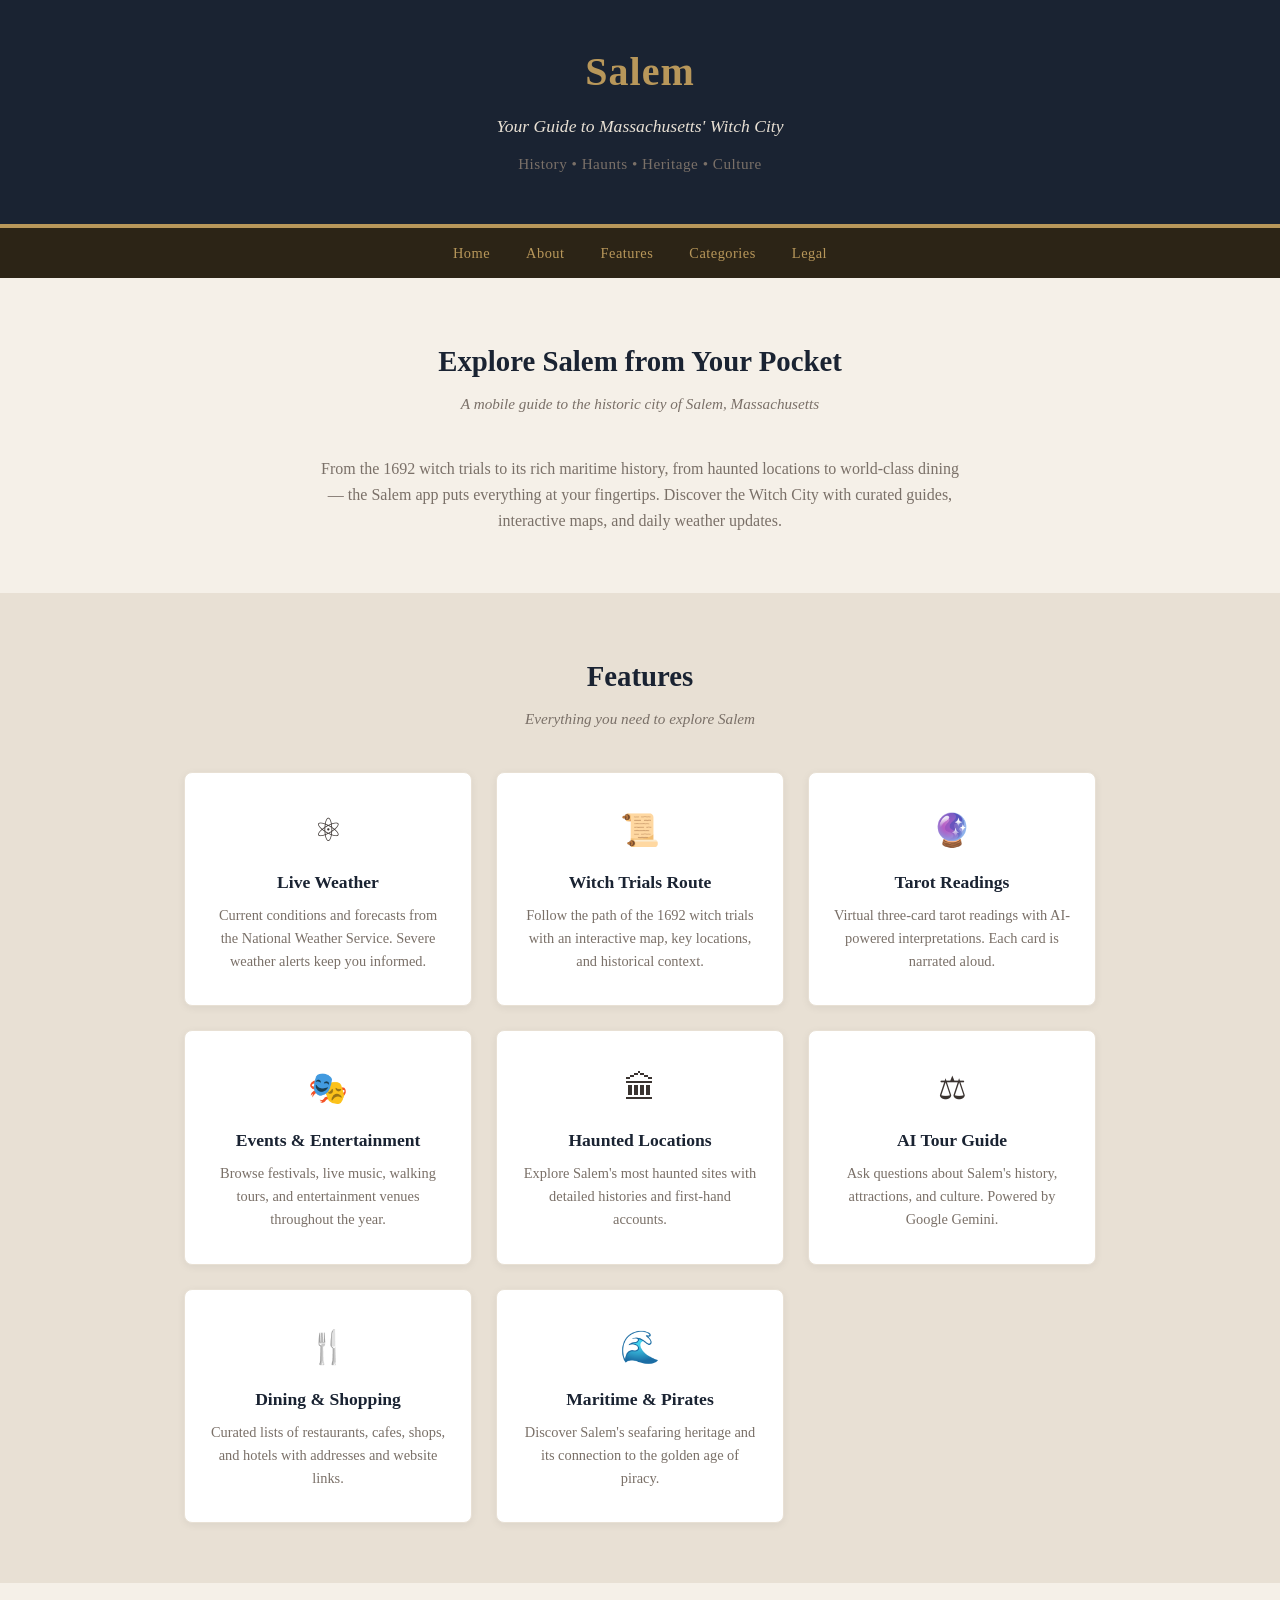
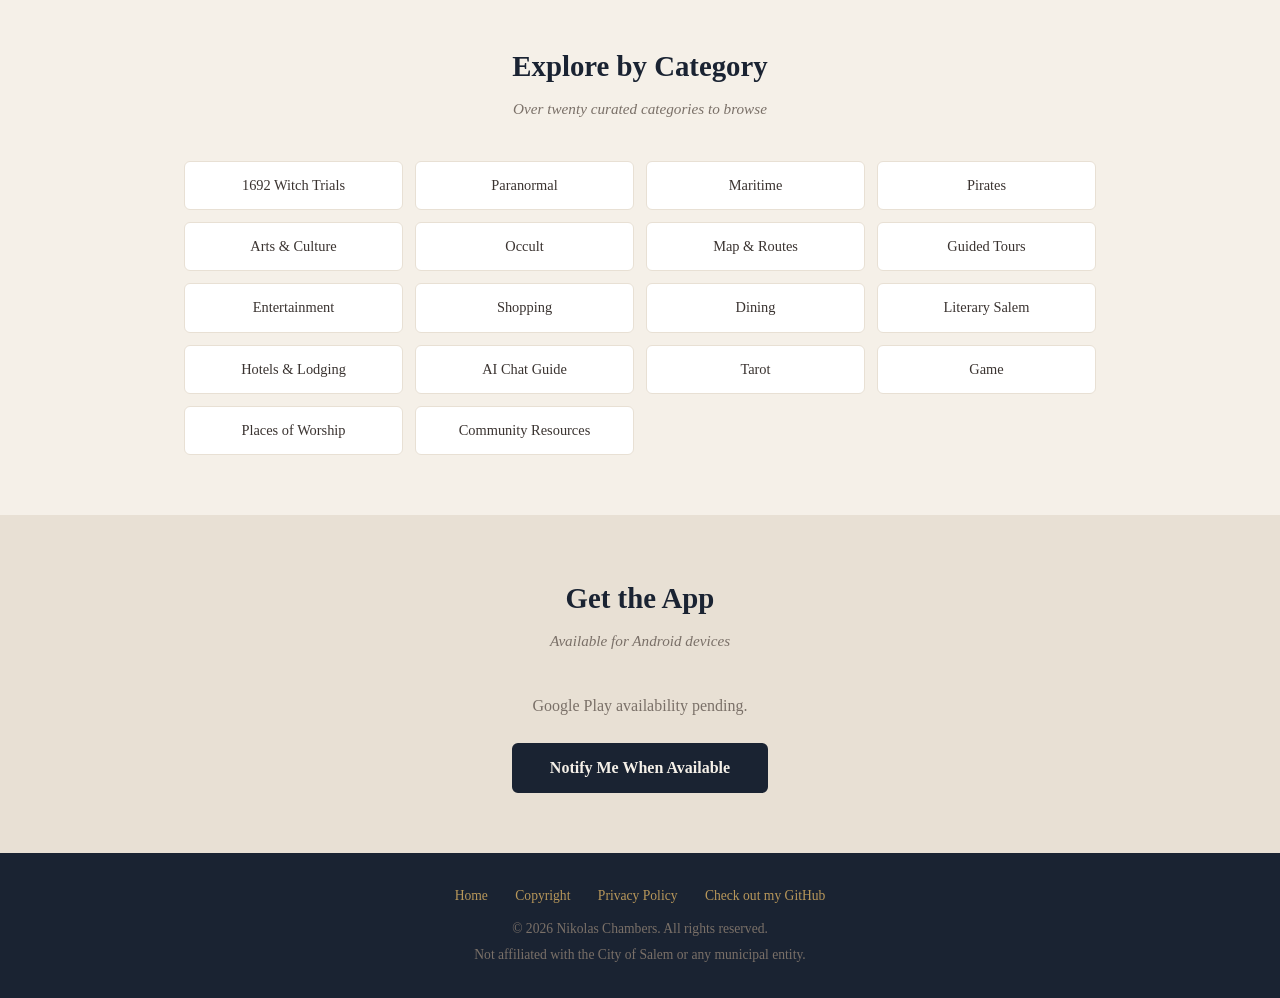
==== commit 3bf0019b: "Fix anchor-as-button lint warning; de-duplicate pending-availability text in Get the App section" ====
--- a/index.html
+++ b/index.html
@@ -130,7 +130,7 @@
             Google Play availability pending.
         </p>
         <div class="download-buttons">
-            <a href="#" class="btn btn-primary" onclick="alert('Google Play availability pending.'); return false;">Google Play availability pending</a>
+            <button type="button" class="btn btn-primary" onclick="alert('Google Play availability pending.');">Notify Me When Available</button>
         </div>
     </div>
 </section>
--- a/css/style.css
+++ b/css/style.css
@@ -159,6 +159,7 @@
     font-weight: 600;
     transition: all 0.2s;
     font-family: inherit;
+    cursor: pointer;
 }
 
 .btn-primary {
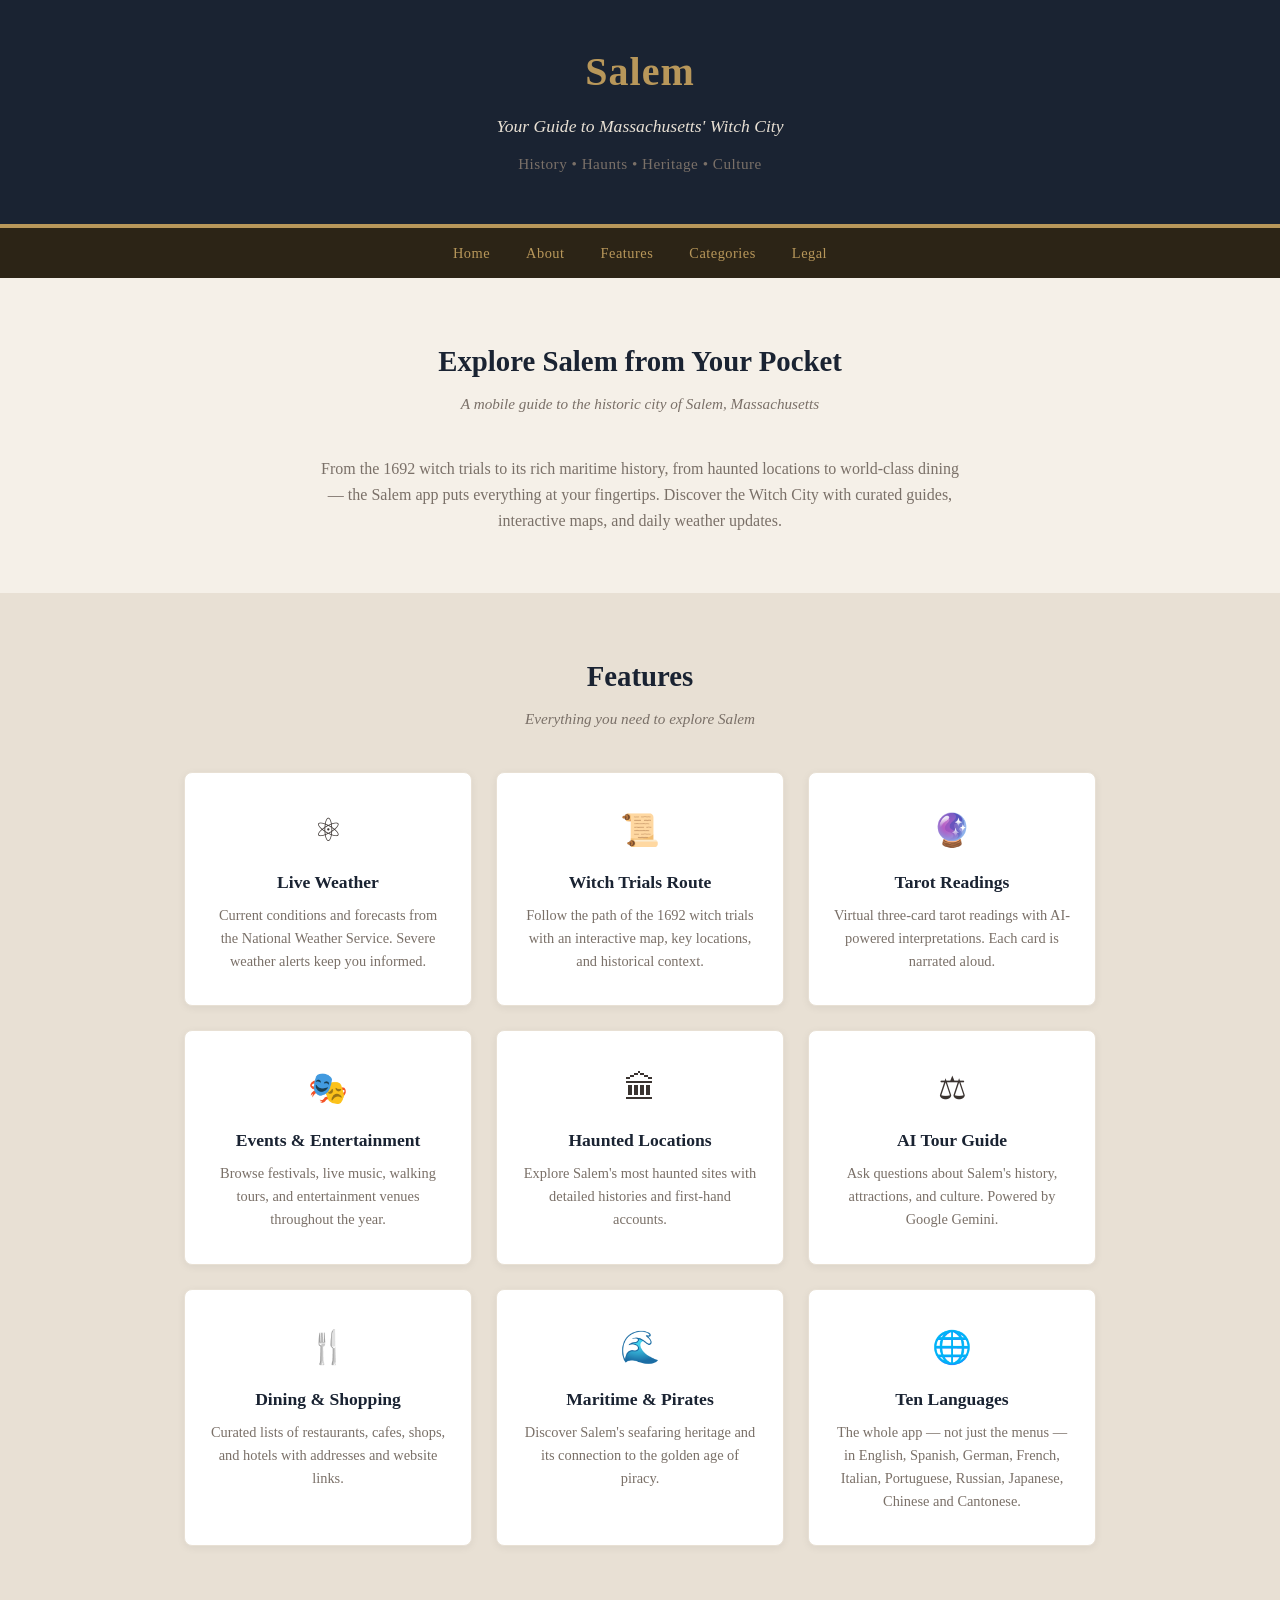
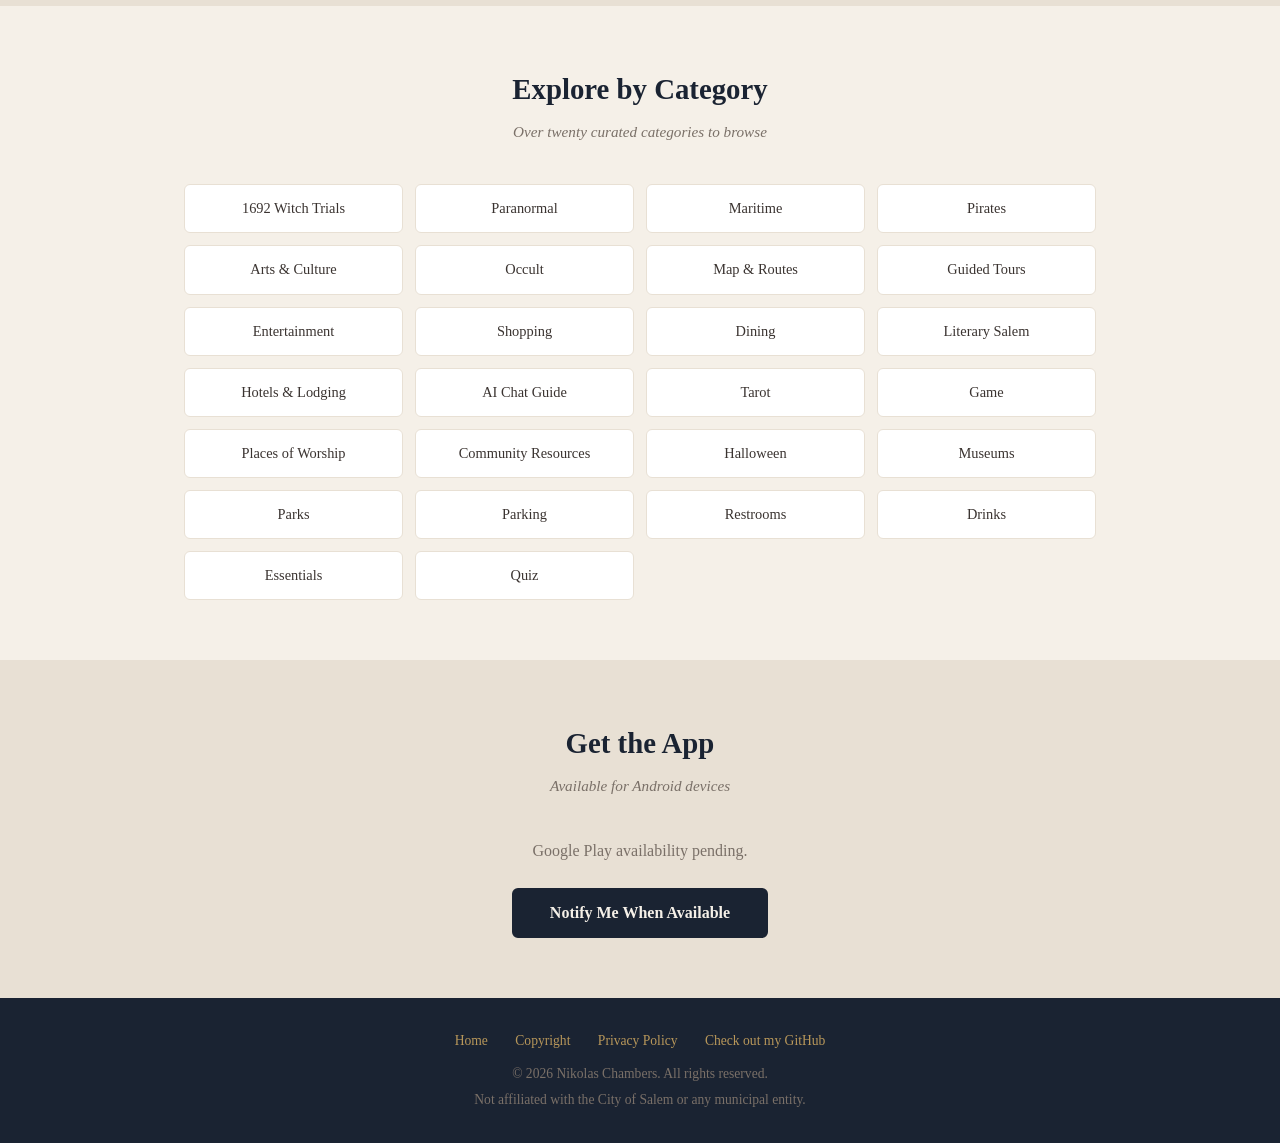
==== commit 49fe3f84: "Sync legal pages with the app: Gemini-only AI, weather translation, reachable privacy link - The AI " ====
--- a/index.html
+++ b/index.html
@@ -91,6 +91,12 @@
                 <p>Discover Salem's seafaring heritage and its connection to the golden age of piracy.</p>
             </div>
 
+            <div class="feature-card">
+                <div class="icon">&#127760;</div>
+                <h3>Ten Languages</h3>
+                <p>The whole app &mdash; not just the menus &mdash; in English, Spanish, German, French, Italian, Portuguese, Russian, Japanese, Chinese and Cantonese.</p>
+            </div>
+
         </div>
     </div>
 </section>
@@ -118,6 +124,14 @@
             <li>Game</li>
             <li>Places of Worship</li>
             <li>Community Resources</li>
+            <li>Halloween</li>
+            <li>Museums</li>
+            <li>Parks</li>
+            <li>Parking</li>
+            <li>Restrooms</li>
+            <li>Drinks</li>
+            <li>Essentials</li>
+            <li>Quiz</li>
         </ul>
     </div>
 </section>
